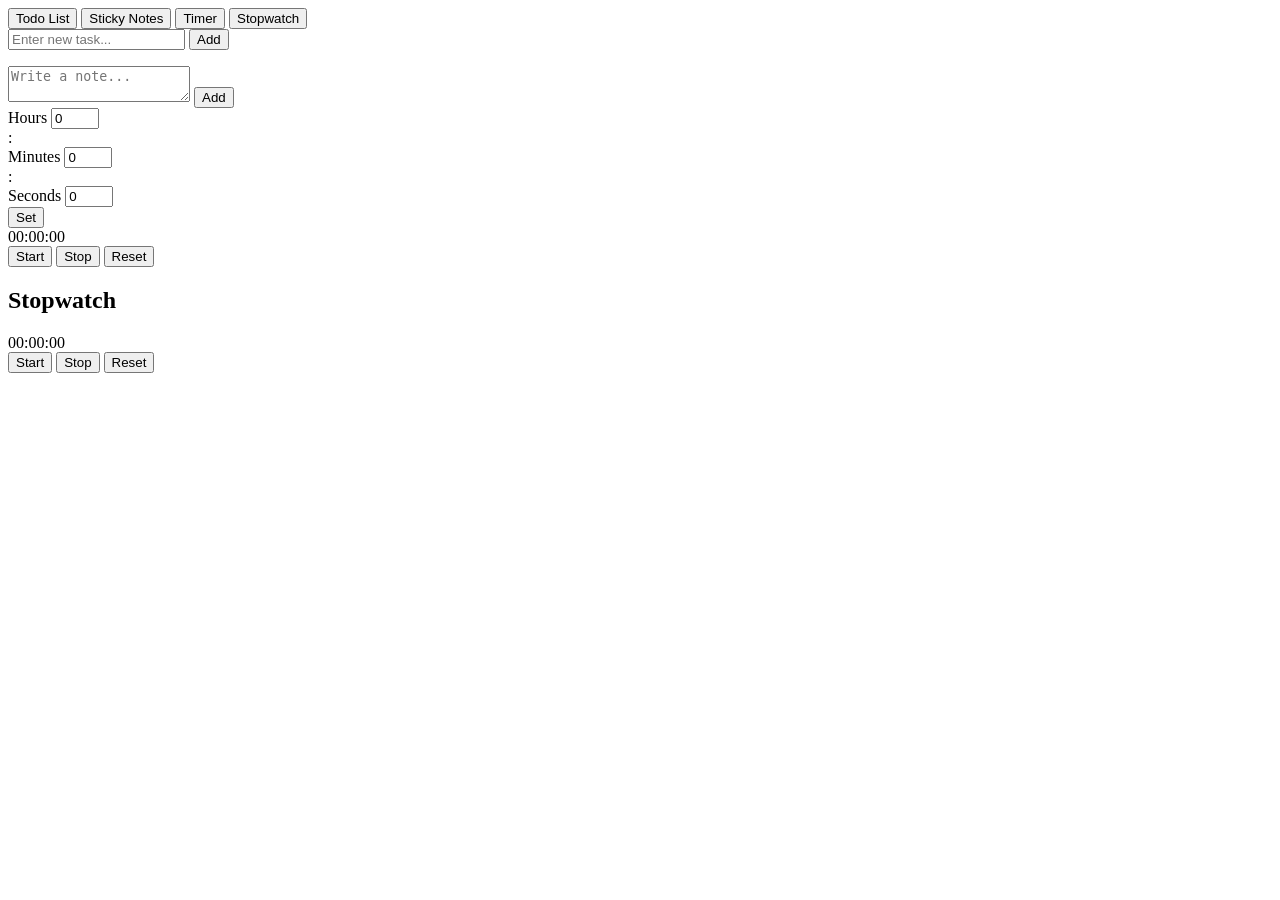
==== index.html @ 0bb5e0bd "Add initial HTML structure, CSS styles for Productivity Hub" ====
<!DOCTYPE html>
<html lang="en">
<head>
  <meta charset="UTF-8">
  <meta name="viewport" content="width=device-width, initial-scale=1.0">
  <title>Productivity Hub</title>
</head>
<body>
  <header>
    <nav>
      <button data-tab="todo" class="active">Todo List</button>
      <button data-tab="notes">Sticky Notes</button>
      <button data-tab="timer">Timer</button>
      <button data-tab="stopwatch">Stopwatch</button>
    </nav>
  </header>
  <main>
    <section id="todo" class="active">
      <form id="todoForm">
        <input type="text" id="todoInput" placeholder="Enter new task..." required />
        <button type="submit">Add</button>
      </form>
      <ul id="todoList"></ul>
    </section>
    <section id="notes">
      <form id="noteForm">
        <textarea id="noteInput" placeholder="Write a note..." required></textarea>
        <button type="submit">Add</button>
      </form>
      <div id="noteList"></div>
    </section>
    <section id="timer">
      <form id="timerSetForm">
        <div class="timerSetGroup">
          <label for="timerHours">Hours</label>
          <input type="number" id="timerHours" class="timerInput" min="0" max="99" value="0" aria-label="Hours" />
        </div>
        <span>:</span>
        <div class="timerSetGroup">
          <label for="timerMinutes">Minutes</label>
          <input type="number" id="timerMinutes" class="timerInput" min="0" max="59" value="0" aria-label="Minutes" />
        </div>
        <span>:</span>
        <div class="timerSetGroup">
          <label for="timerSeconds">Seconds</label>
          <input type="number" id="timerSeconds" class="timerInput" min="0" max="59" value="0" aria-label="Seconds" />
        </div>
        <button type="submit">Set</button>
      </form>
      <div id="timerDisplay">00:00:00</div>
      <div id="timerControls">
        <button id="startBtn">Start</button>
        <button id="stopBtn" class="secondary">Stop</button>
        <button id="resetBtn">Reset</button>
      </div>
    </section>
    <section id="stopwatch">
      <h2>Stopwatch</h2>
      <div id="stopwatchDisplay">00:00:00</div>
      <div id="stopwatchControls">
        <button id="swStartBtn">Start</button>
        <button id="swStopBtn" class="secondary">Stop</button>
        <button id="swResetBtn">Reset</button>
      </div>
    </section>
  </main>
</body>
</html>
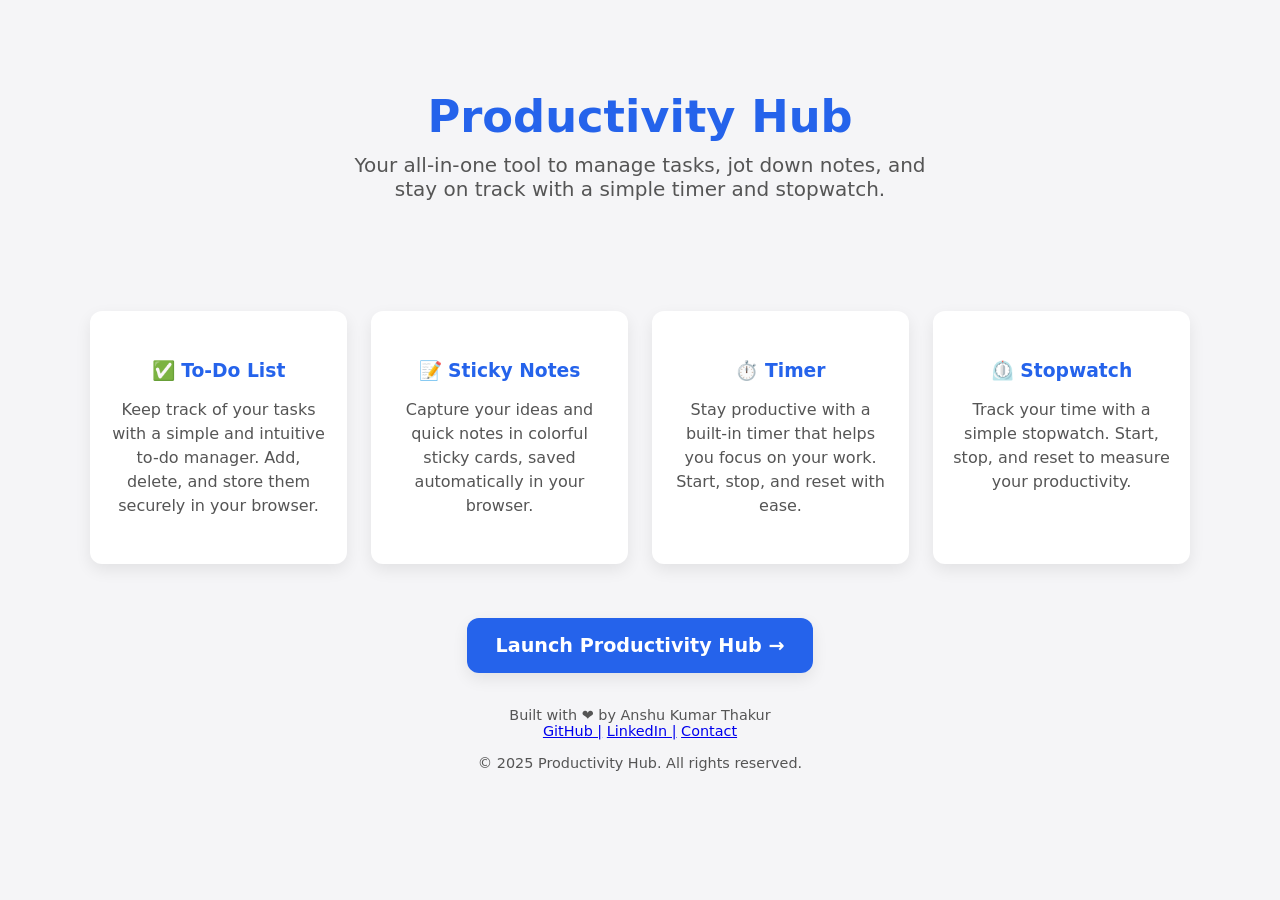
==== commit cdd81dee: "Update header description to include stopwatch feature" ====
--- a/index.html
+++ b/index.html
@@ -4,65 +4,178 @@
   <meta charset="UTF-8">
   <meta name="viewport" content="width=device-width, initial-scale=1.0">
   <title>Productivity Hub</title>
+  <link rel="icon" type="image/png" href="../assets/favicon.png">
+
+  <style>
+    :root {
+      --bg: #f5f5f7;
+      --panel: #fff;
+      --text: #111;
+      --muted: #555;
+      --accent: #2563eb;
+      --radius: 12px;
+      --shadow: 0 6px 16px rgba(0,0,0,.08);
+      font-family: system-ui, sans-serif;
+    }
+    body,html {
+      margin:0;
+      padding:0;
+      height:100%;
+      background: var(--bg);
+      color: var(--text);
+    }
+
+    /* Loader */
+    #loader {
+      position: fixed;
+      top:0; left:0; right:0; bottom:0;
+      display: flex;
+      justify-content: center;
+      align-items: center;
+      background: var(--bg);
+      z-index: 9999;
+    }
+    .spinner {
+      width:50px;
+      height:50px;
+      border:6px solid #ddd;
+      border-top:6px solid var(--accent);
+      border-radius:50%;
+      animation: spin 1s linear infinite;
+    }
+    @keyframes spin {
+      0%{transform:rotate(0)}
+      100%{transform:rotate(360deg)}
+    }
+
+    /* Landing page */
+    header {
+      text-align:center;
+      padding:60px 20px 40px;
+    }
+    header h1 {
+      font-size:2.8rem;
+      margin-bottom:10px;
+      color: var(--accent);
+    }
+    header p {
+      font-size:1.25rem;
+      color: var(--muted);
+      max-width:600px;
+      margin:0 auto;
+    }
+
+    main {
+      max-width:1100px;
+      margin:0 auto;
+      padding:20px;
+      display:flex;
+      flex-direction:column;
+      align-items:center;
+      text-align:center;
+    }
+
+    .features {
+      display:grid;
+      grid-template-columns: repeat(auto-fit, minmax(250px, 1fr));
+      gap:24px;
+      margin:50px 0;
+      width:100%;
+    }
+    .feature {
+      background:var(--panel);
+      border-radius: var(--radius);
+      padding:30px 20px;
+      box-shadow: var(--shadow);
+      transition: transform .2s, box-shadow .2s;
+    }
+    .feature:hover { 
+      transform: translateY(-6px); 
+      box-shadow: 0 8px 20px rgba(0,0,0,.12);
+    }
+    .feature h3 {
+      margin-bottom:12px;
+      color: var(--accent);
+    }
+    .feature p {
+      color: var(--muted);
+      line-height:1.5;
+    }
+
+    .cta {
+      margin-top:20px;
+    }
+    .cta a {
+      text-decoration:none;
+      background: var(--accent);
+      color: #fff;
+      padding:16px 28px;
+      border-radius: var(--radius);
+      font-size:1.2rem;
+      font-weight:600;
+      box-shadow: var(--shadow);
+      transition: background .2s;
+    }
+    .cta a:hover {
+      background:#1e4ecf;
+    }
+
+    footer {
+      text-align:center;
+      padding:30px 20px;
+      font-size:0.9rem;
+      color:var(--muted);
+    }
+  </style>
 </head>
 <body>
+  <div id="loader"><div class="spinner"></div></div>
+
   <header>
-    <nav>
-      <button data-tab="todo" class="active">Todo List</button>
-      <button data-tab="notes">Sticky Notes</button>
-      <button data-tab="timer">Timer</button>
-      <button data-tab="stopwatch">Stopwatch</button>
-    </nav>
+    <h1>Productivity Hub</h1>
+    <p>Your all-in-one tool to manage tasks, jot down notes, and stay on track with a simple timer and stopwatch.</p>
   </header>
+
   <main>
-    <section id="todo" class="active">
-      <form id="todoForm">
-        <input type="text" id="todoInput" placeholder="Enter new task..." required />
-        <button type="submit">Add</button>
-      </form>
-      <ul id="todoList"></ul>
+    <section class="features">
+      <div class="feature">
+        <h3>✅ To-Do List</h3>
+        <p>Keep track of your tasks with a simple and intuitive to-do manager. Add, delete, and store them securely in your browser.</p>
+      </div>
+      <div class="feature">
+        <h3>📝 Sticky Notes</h3>
+        <p>Capture your ideas and quick notes in colorful sticky cards, saved automatically in your browser.</p>
+      </div>
+      <div class="feature">
+        <h3>⏱️ Timer</h3>
+        <p>Stay productive with a built-in timer that helps you focus on your work. Start, stop, and reset with ease.</p>
+      </div>
+        <div class="feature">
+            <h3>⏲️ Stopwatch</h3>
+            <p>Track your time with a simple stopwatch. Start, stop, and reset to measure your productivity.</p>
+        </div>
     </section>
-    <section id="notes">
-      <form id="noteForm">
-        <textarea id="noteInput" placeholder="Write a note..." required></textarea>
-        <button type="submit">Add</button>
-      </form>
-      <div id="noteList"></div>
-    </section>
-    <section id="timer">
-      <form id="timerSetForm">
-        <div class="timerSetGroup">
-          <label for="timerHours">Hours</label>
-          <input type="number" id="timerHours" class="timerInput" min="0" max="99" value="0" aria-label="Hours" />
-        </div>
-        <span>:</span>
-        <div class="timerSetGroup">
-          <label for="timerMinutes">Minutes</label>
-          <input type="number" id="timerMinutes" class="timerInput" min="0" max="59" value="0" aria-label="Minutes" />
-        </div>
-        <span>:</span>
-        <div class="timerSetGroup">
-          <label for="timerSeconds">Seconds</label>
-          <input type="number" id="timerSeconds" class="timerInput" min="0" max="59" value="0" aria-label="Seconds" />
-        </div>
-        <button type="submit">Set</button>
-      </form>
-      <div id="timerDisplay">00:00:00</div>
-      <div id="timerControls">
-        <button id="startBtn">Start</button>
-        <button id="stopBtn" class="secondary">Stop</button>
-        <button id="resetBtn">Reset</button>
-      </div>
-    </section>
-    <section id="stopwatch">
-      <h2>Stopwatch</h2>
-      <div id="stopwatchDisplay">00:00:00</div>
-      <div id="stopwatchControls">
-        <button id="swStartBtn">Start</button>
-        <button id="swStopBtn" class="secondary">Stop</button>
-        <button id="swResetBtn">Reset</button>
-      </div>
-    </section>
+
+    <div class="cta">
+      <a href="./src/productivity_hub.html">Launch Productivity Hub →</a>
+    </div>
   </main>
+
+  <footer>
+    Built with ❤️ by Anshu Kumar Thakur<br>
+    <a href="https://github.com/thakuranshu-dev" target="_blank" rel="noopener noreferrer">GitHub |</a>
+    <a href="https://www.linkedin.com/in/anshu-kumar-thakur-2bb8a325b" target="_blank" rel="noopener noreferrer">LinkedIn |</a>
+    <a href="mailto:thakuranshu.art@gmail.com" target="_blank" rel="noopener noreferrer">Contact</a><br>
+    <br>
+    © 2025 Productivity Hub. All rights reserved.
+  </footer>
+
+  <script>
+    window.addEventListener('load', ()=>{
+      const loader=document.getElementById('loader');
+      loader.style.opacity='1';
+      setTimeout(()=>loader.style.display='none',500);
+    });
+  </script>
 </body>
-</html>+</html>
